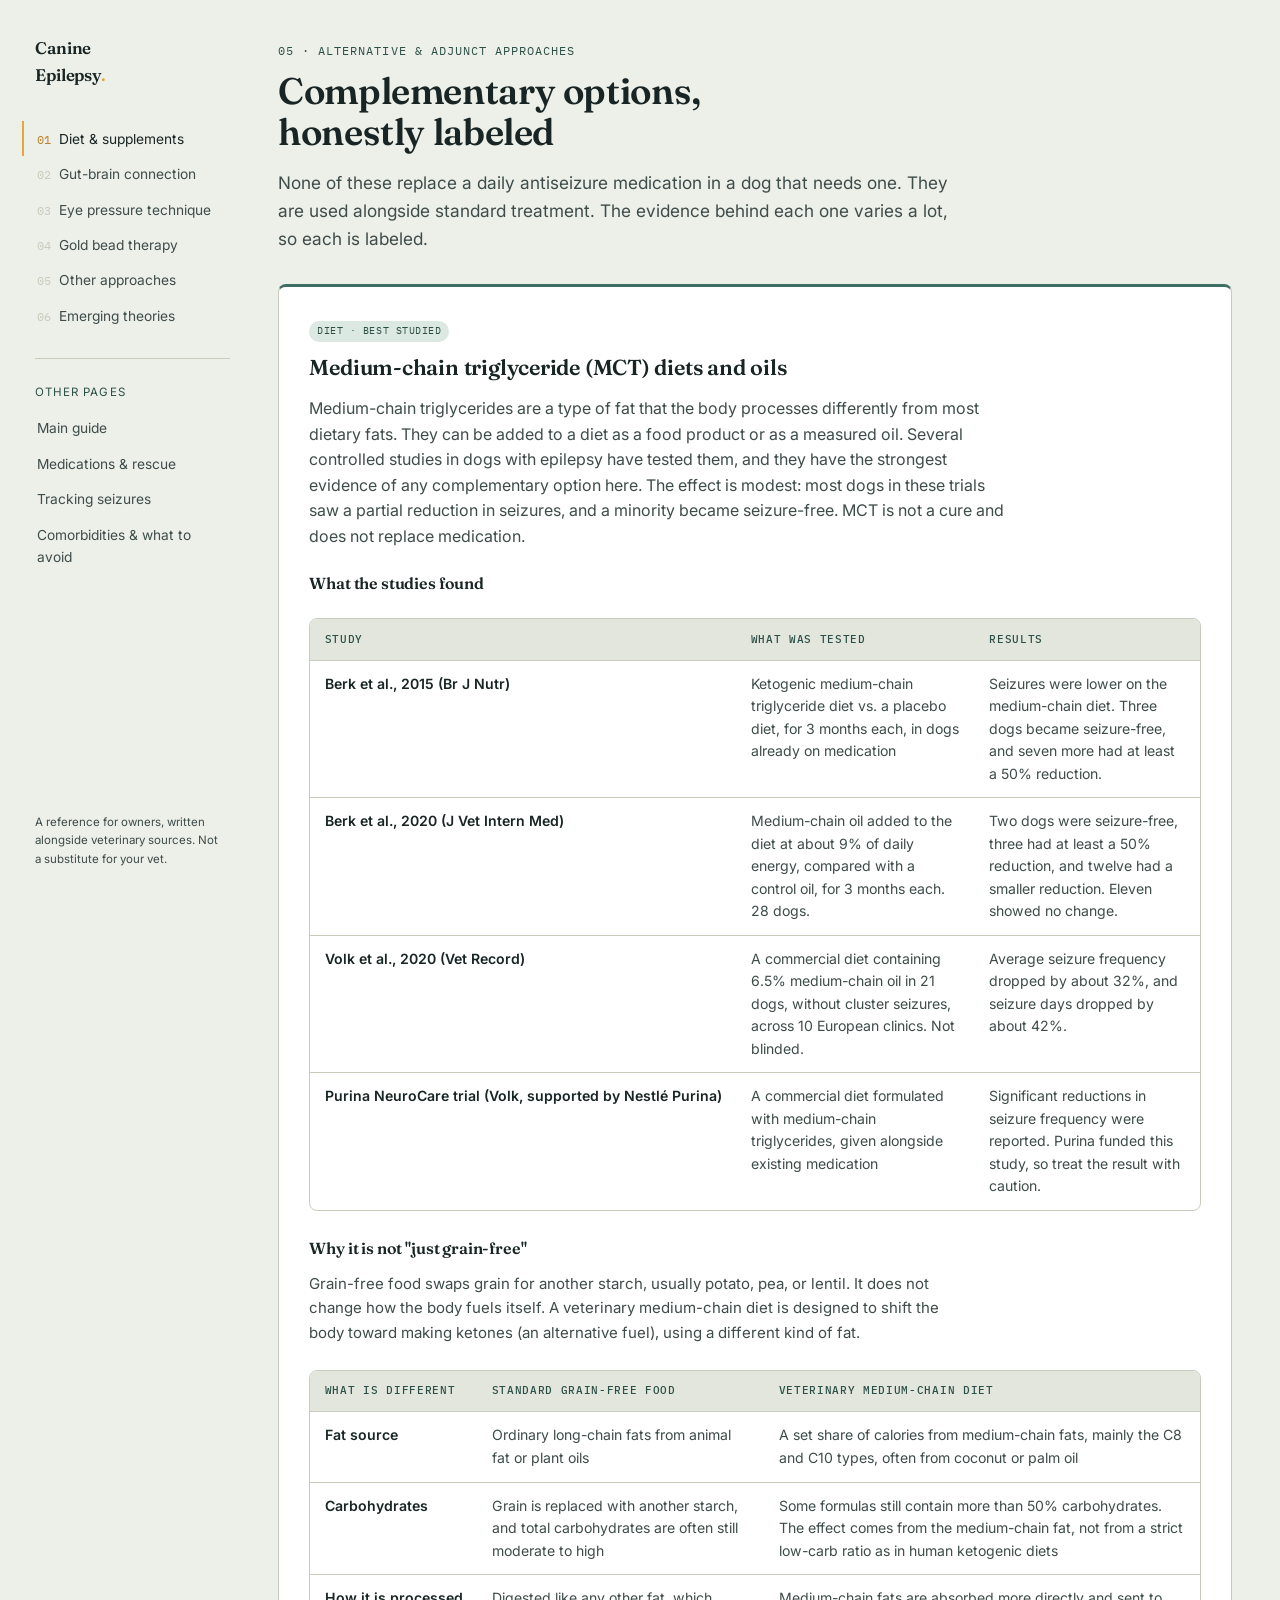
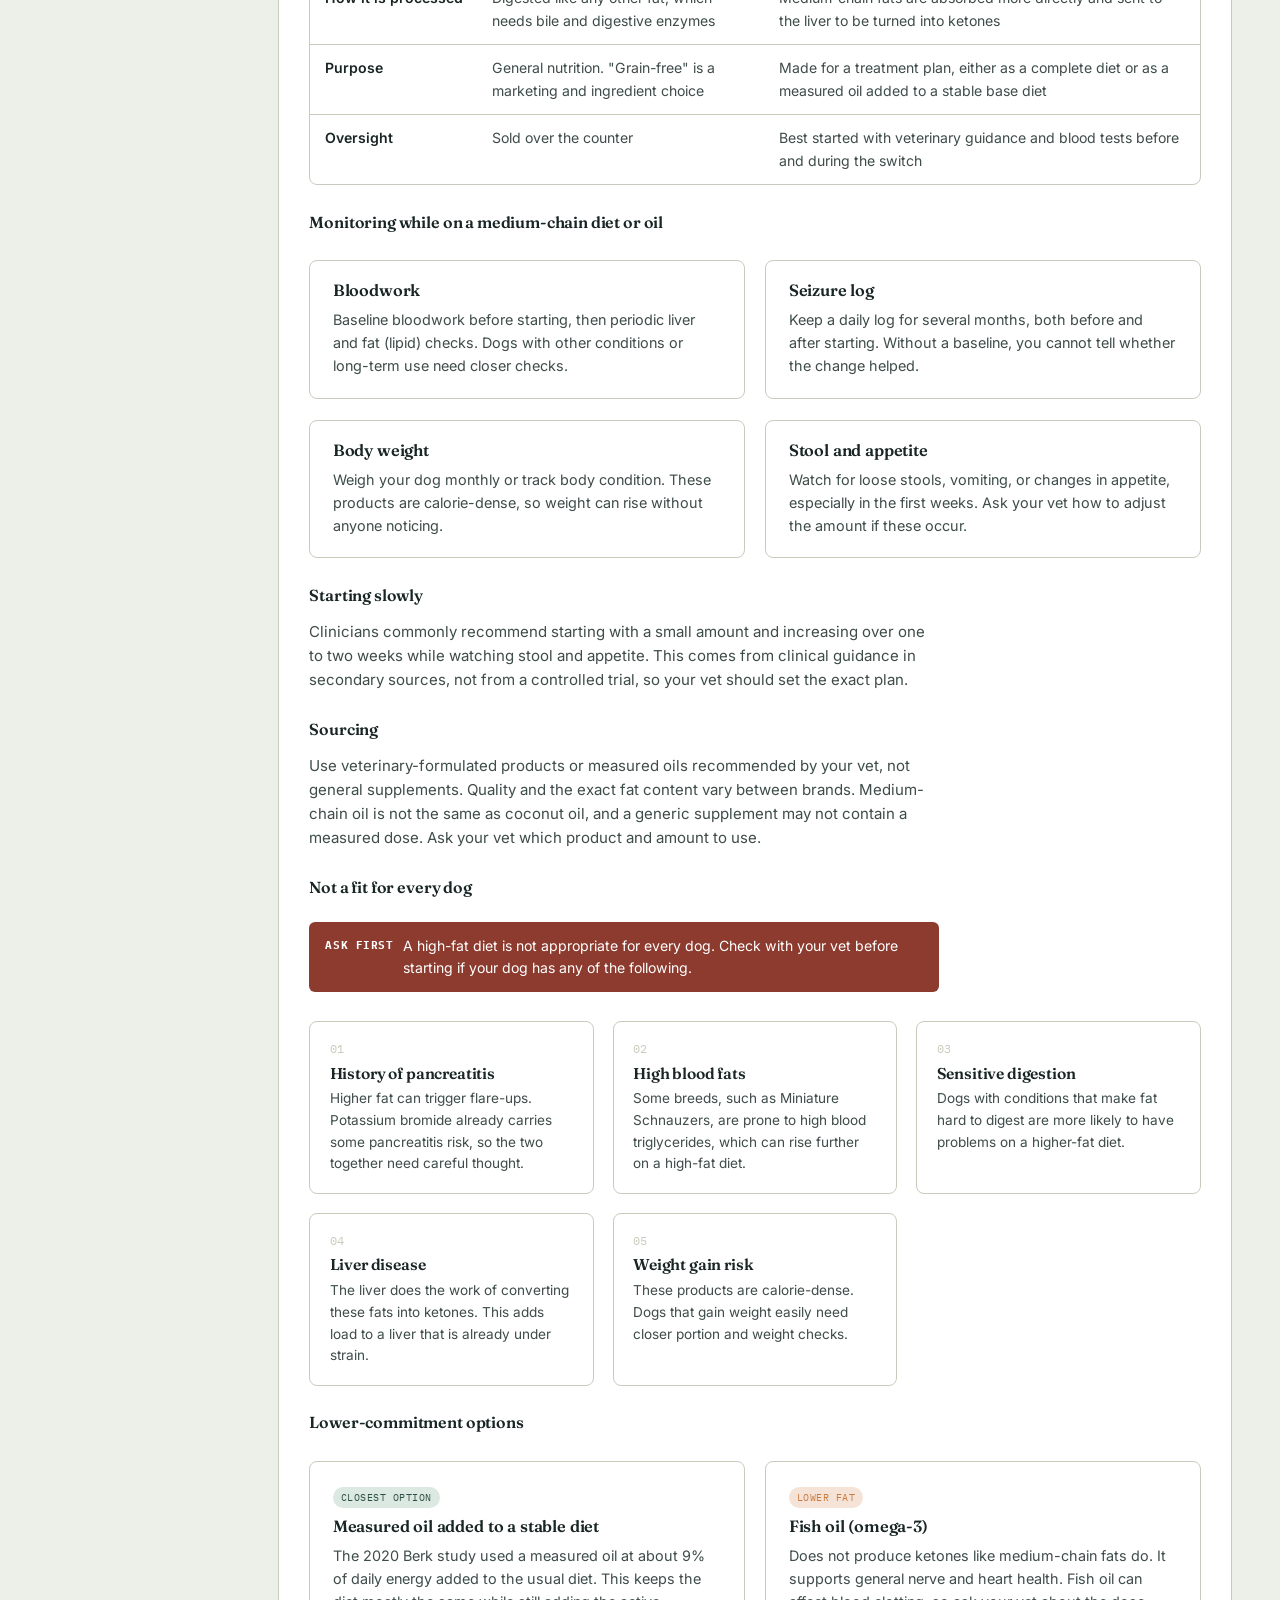
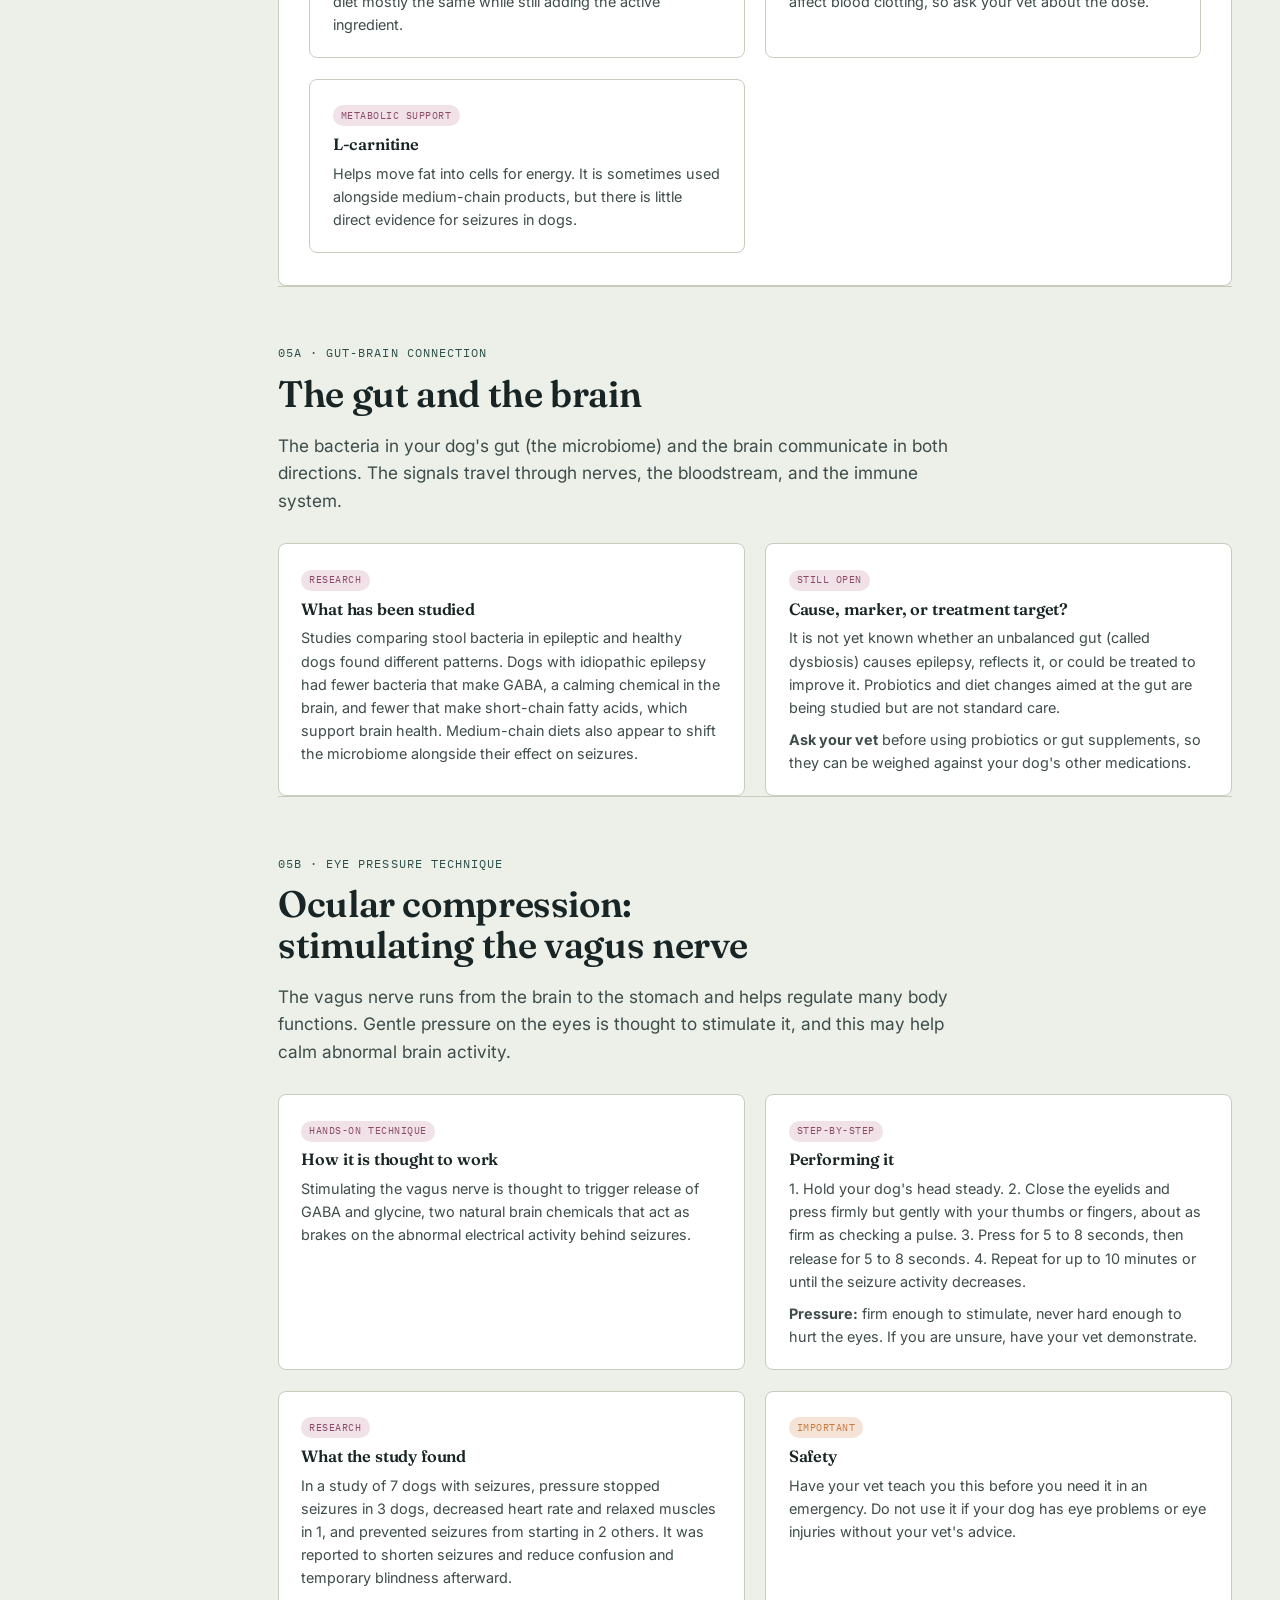
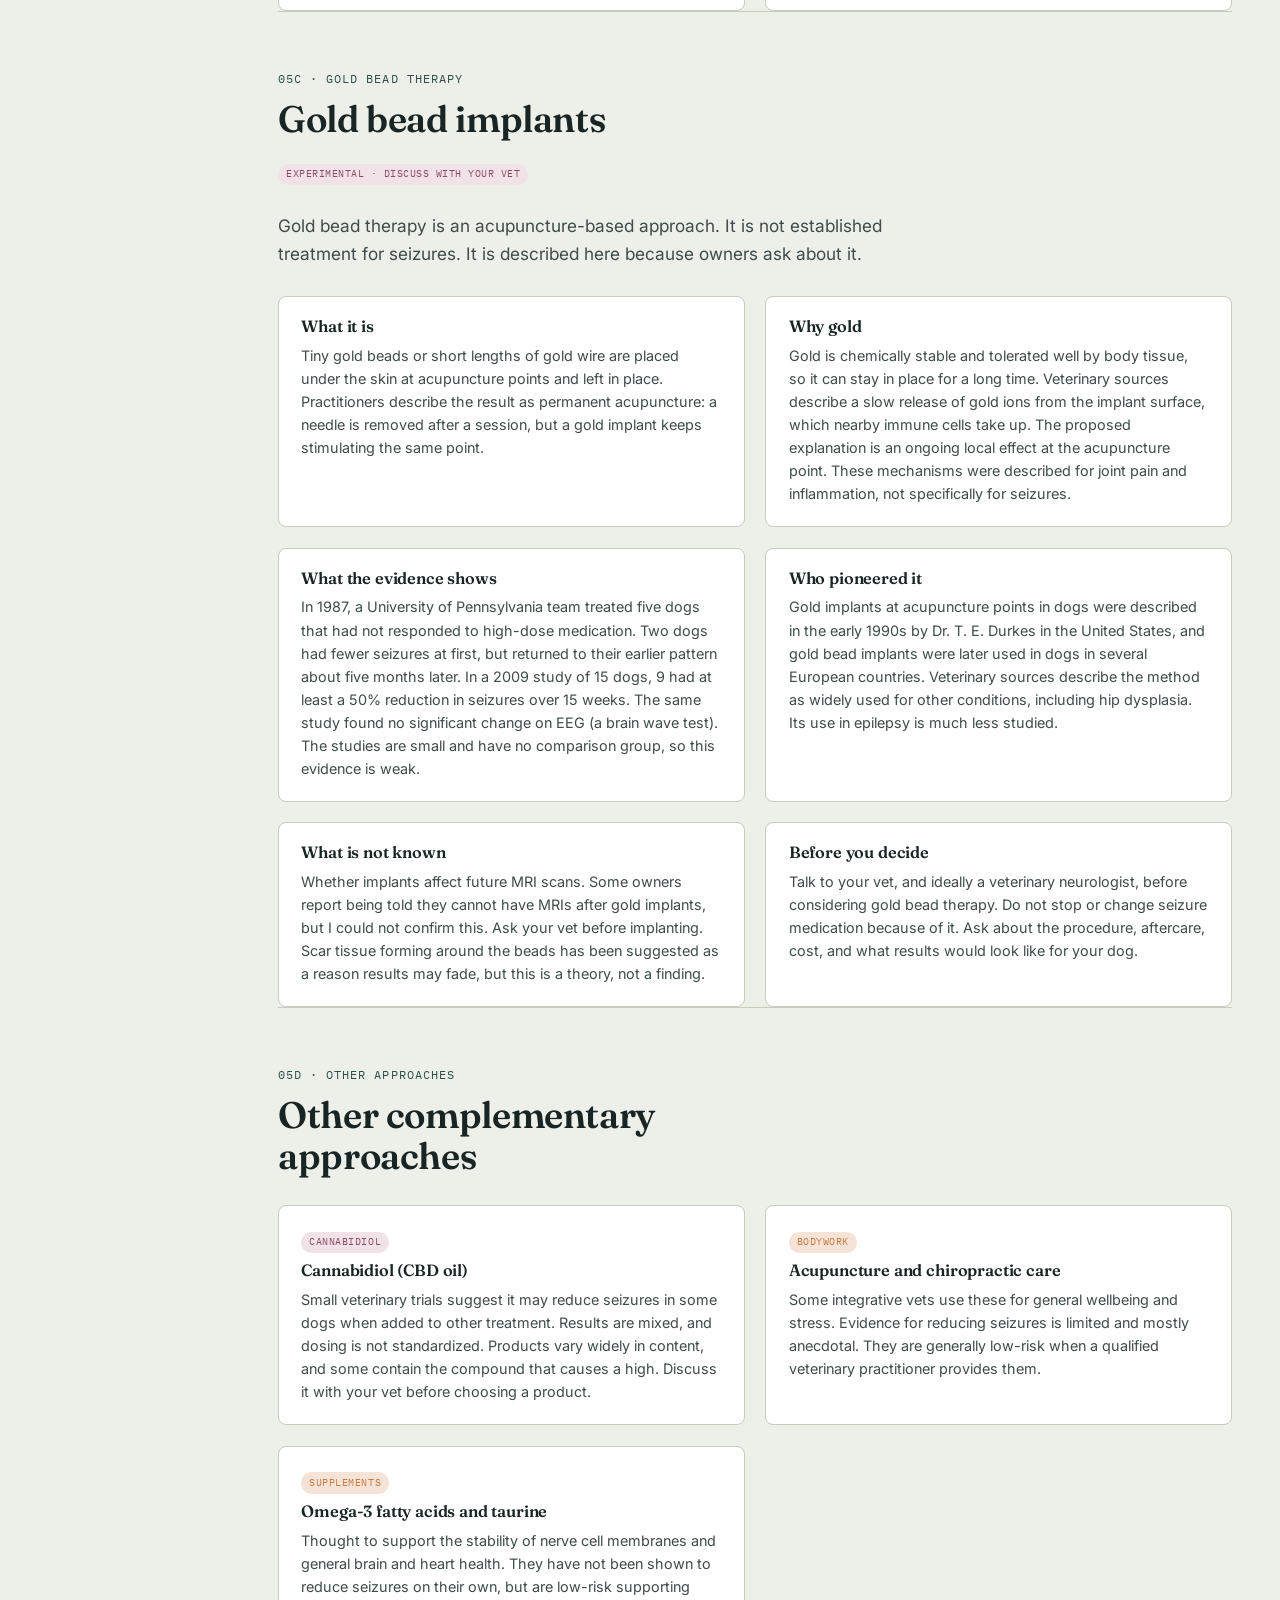
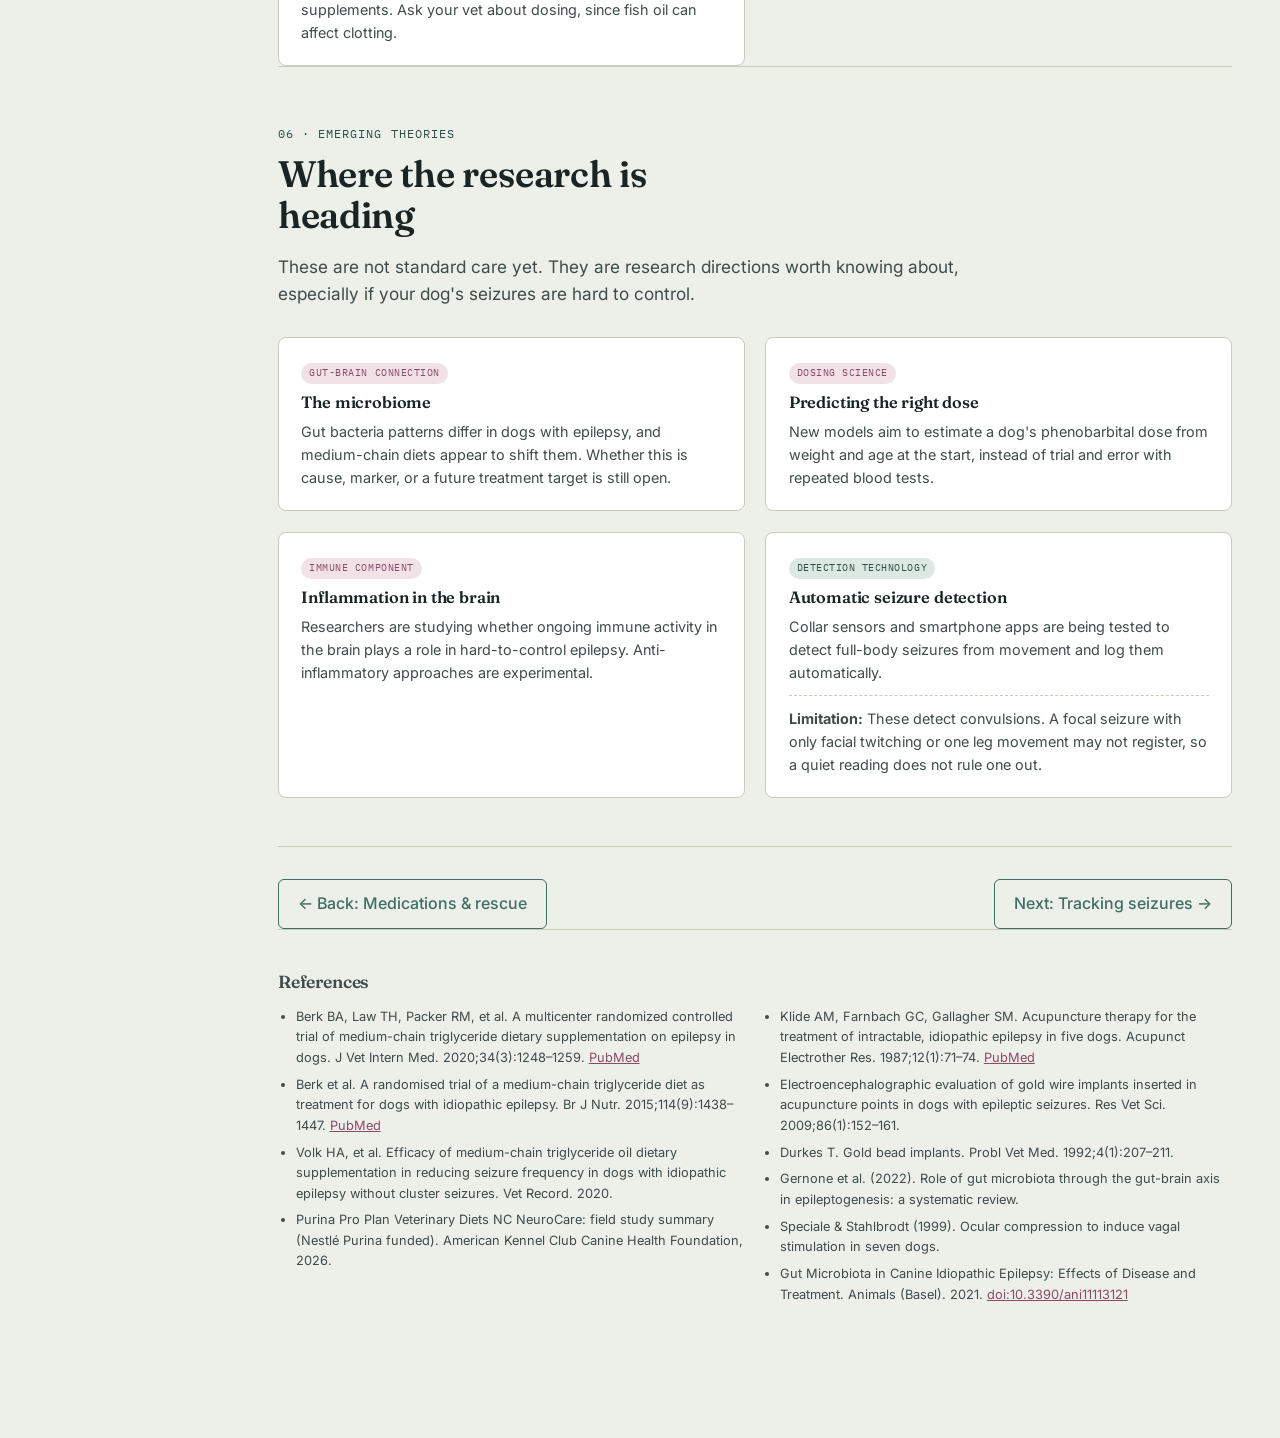
==== epilepsy-site/canine-epilepsy-advanced-topics.html @ f7b6a108 "Add files via upload" ====
<!DOCTYPE html>
<html lang="en">
<head>
<meta charset="UTF-8">
<meta name="viewport" content="width=device-width, initial-scale=1.0">
<title>Canine Epilepsy: Alternative &amp; Emerging</title>
<link rel="preconnect" href="https://fonts.googleapis.com">
<link rel="preconnect" href="https://fonts.gstatic.com" crossorigin>
<link href="https://fonts.googleapis.com/css2?family=Fraunces:opsz,wght@9..144,300;9..144,400;9..144,500;9..144,600;9..144,700&family=Inter:wght@400;500;600;700&family=IBM+Plex+Mono:wght@400;500;600&display=swap" rel="stylesheet">
<link rel="stylesheet" href="canine-epilepsy.css">
</head>
<body>
<div class="shell">
  <nav class="rail">
    <div class="rail-mark">Canine<br>Epilepsy<span style="color:var(--spike)">.</span></div>
    <ol id="railList">
      <li><a href="#alt">Diet &amp; supplements</a></li>
      <li><a href="#gut">Gut-brain connection</a></li>
      <li><a href="#eyes">Eye pressure technique</a></li>
      <li><a href="#gold">Gold bead therapy</a></li>
      <li><a href="#other">Other approaches</a></li>
      <li><a href="#theories">Emerging theories</a></li>
    </ol>
    <div class="rail-section">
      <span class="rail-section-title">Other pages</span>
      <ol style="list-style:none;margin:0;padding:0;">
        <li><a href="canine-epilepsy-guide.html">Main guide</a></li>
        <li><a href="canine-epilepsy-medications.html">Medications &amp; rescue</a></li>
        <li><a href="canine-epilepsy-tracking.html">Tracking seizures</a></li>
        <li><a href="canine-epilepsy-avoid.html">Comorbidities &amp; what to avoid</a></li>
      </ol>
    </div>
    <div class="rail-foot">A reference for owners, written alongside veterinary sources. Not a substitute for your vet.</div>
  </nav>

  <main>
    <section id="alt" style="padding-top:2.6rem;">
      <span class="eyebrow">05 · Alternative &amp; adjunct approaches</span>
      <h2 class="title">Complementary options, honestly labeled</h2>
      <p class="lede">None of these replace a daily antiseizure medication in a dog that needs one. They are used alongside standard treatment. The evidence behind each one varies a lot, so each is labeled.</p>

      <div class="diet-spotlight">
        <span class="tag evidence-strong">Diet · best studied</span>
        <h3 style="font-size:1.35rem;margin-top:0.3rem;">Medium-chain triglyceride (MCT) diets and oils</h3>
        <p style="color:var(--ink-soft);">Medium-chain triglycerides are a type of fat that the body processes differently from most dietary fats. They can be added to a diet as a food product or as a measured oil. Several controlled studies in dogs with epilepsy have tested them, and they have the strongest evidence of any complementary option here. The effect is modest: most dogs in these trials saw a partial reduction in seizures, and a minority became seizure-free. MCT is not a cure and does not replace medication.</p>

        <h4 style="font-size:1rem;margin-top:1.6rem;">What the studies found</h4>
        <div class="table-wrap">
          <table>
            <thead><tr><th>Study</th><th>What was tested</th><th>Results</th></tr></thead>
            <tbody>
              <tr>
                <td>Berk et al., 2015 (Br J Nutr)</td>
                <td>Ketogenic medium-chain triglyceride diet vs. a placebo diet, for 3 months each, in dogs already on medication</td>
                <td>Seizures were lower on the medium-chain diet. Three dogs became seizure-free, and seven more had at least a 50% reduction.</td>
              </tr>
              <tr>
                <td>Berk et al., 2020 (J Vet Intern Med)</td>
                <td>Medium-chain oil added to the diet at about 9% of daily energy, compared with a control oil, for 3 months each. 28 dogs.</td>
                <td>Two dogs were seizure-free, three had at least a 50% reduction, and twelve had a smaller reduction. Eleven showed no change.</td>
              </tr>
              <tr>
                <td>Volk et al., 2020 (Vet Record)</td>
                <td>A commercial diet containing 6.5% medium-chain oil in 21 dogs, without cluster seizures, across 10 European clinics. Not blinded.</td>
                <td>Average seizure frequency dropped by about 32%, and seizure days dropped by about 42%.</td>
              </tr>
              <tr>
                <td>Purina NeuroCare trial (Volk, supported by Nestlé Purina)</td>
                <td>A commercial diet formulated with medium-chain triglycerides, given alongside existing medication</td>
                <td>Significant reductions in seizure frequency were reported. Purina funded this study, so treat the result with caution.</td>
              </tr>
            </tbody>
          </table>
        </div>

        <h4 style="font-size:1rem;margin-top:1.8rem;">Why it is not "just grain-free"</h4>
        <p style="color:var(--ink-soft);font-size:0.94rem;">Grain-free food swaps grain for another starch, usually potato, pea, or lentil. It does not change how the body fuels itself. A veterinary medium-chain diet is designed to shift the body toward making ketones (an alternative fuel), using a different kind of fat.</p>
        <div class="table-wrap">
          <table>
            <thead><tr><th>What is different</th><th>Standard grain-free food</th><th>Veterinary medium-chain diet</th></tr></thead>
            <tbody>
              <tr><td>Fat source</td><td>Ordinary long-chain fats from animal fat or plant oils</td><td>A set share of calories from medium-chain fats, mainly the C8 and C10 types, often from coconut or palm oil</td></tr>
              <tr><td>Carbohydrates</td><td>Grain is replaced with another starch, and total carbohydrates are often still moderate to high</td><td>Some formulas still contain more than 50% carbohydrates. The effect comes from the medium-chain fat, not from a strict low-carb ratio as in human ketogenic diets</td></tr>
              <tr><td>How it is processed</td><td>Digested like any other fat, which needs bile and digestive enzymes</td><td>Medium-chain fats are absorbed more directly and sent to the liver to be turned into ketones</td></tr>
              <tr><td>Purpose</td><td>General nutrition. "Grain-free" is a marketing and ingredient choice</td><td>Made for a treatment plan, either as a complete diet or as a measured oil added to a stable base diet</td></tr>
              <tr><td>Oversight</td><td>Sold over the counter</td><td>Best started with veterinary guidance and blood tests before and during the switch</td></tr>
            </tbody>
          </table>
        </div>

        <h4 style="font-size:1rem;margin-top:1.8rem;">Monitoring while on a medium-chain diet or oil</h4>
        <div class="card-grid">
          <div class="card"><h4>Bloodwork</h4><p>Baseline bloodwork before starting, then periodic liver and fat (lipid) checks. Dogs with other conditions or long-term use need closer checks.</p></div>
          <div class="card"><h4>Seizure log</h4><p>Keep a daily log for several months, both before and after starting. Without a baseline, you cannot tell whether the change helped.</p></div>
          <div class="card"><h4>Body weight</h4><p>Weigh your dog monthly or track body condition. These products are calorie-dense, so weight can rise without anyone noticing.</p></div>
          <div class="card"><h4>Stool and appetite</h4><p>Watch for loose stools, vomiting, or changes in appetite, especially in the first weeks. Ask your vet how to adjust the amount if these occur.</p></div>
        </div>

        <h4 style="font-size:1rem;margin-top:1.8rem;">Starting slowly</h4>
        <p style="color:var(--ink-soft);font-size:0.94rem;">Clinicians commonly recommend starting with a small amount and increasing over one to two weeks while watching stool and appetite. This comes from clinical guidance in secondary sources, not from a controlled trial, so your vet should set the exact plan.</p>

        <h4 style="font-size:1rem;margin-top:1.8rem;">Sourcing</h4>
        <p style="color:var(--ink-soft);font-size:0.94rem;">Use veterinary-formulated products or measured oils recommended by your vet, not general supplements. Quality and the exact fat content vary between brands. Medium-chain oil is not the same as coconut oil, and a generic supplement may not contain a measured dose. Ask your vet which product and amount to use.</p>

        <h4 style="font-size:1rem;margin-top:1.8rem;">Not a fit for every dog</h4>
        <div class="risk-band" style="align-items:flex-start;"><b>Ask first</b> A high-fat diet is not appropriate for every dog. Check with your vet before starting if your dog has any of the following.</div>
        <div class="como-grid">
          <div class="como"><span class="num">01</span><h4>History of pancreatitis</h4><p>Higher fat can trigger flare-ups. Potassium bromide already carries some pancreatitis risk, so the two together need careful thought.</p></div>
          <div class="como"><span class="num">02</span><h4>High blood fats</h4><p>Some breeds, such as Miniature Schnauzers, are prone to high blood triglycerides, which can rise further on a high-fat diet.</p></div>
          <div class="como"><span class="num">03</span><h4>Sensitive digestion</h4><p>Dogs with conditions that make fat hard to digest are more likely to have problems on a higher-fat diet.</p></div>
          <div class="como"><span class="num">04</span><h4>Liver disease</h4><p>The liver does the work of converting these fats into ketones. This adds load to a liver that is already under strain.</p></div>
          <div class="como"><span class="num">05</span><h4>Weight gain risk</h4><p>These products are calorie-dense. Dogs that gain weight easily need closer portion and weight checks.</p></div>
        </div>

        <h4 style="font-size:1rem;margin-top:1.8rem;">Lower-commitment options</h4>
        <div class="card-grid">
          <div class="card"><span class="tag evidence-strong">Closest option</span><h4>Measured oil added to a stable diet</h4><p>The 2020 Berk study used a measured oil at about 9% of daily energy added to the usual diet. This keeps the diet mostly the same while still adding the active ingredient.</p></div>
          <div class="card"><span class="tag evidence-mixed">Lower fat</span><h4>Fish oil (omega-3)</h4><p>Does not produce ketones like medium-chain fats do. It supports general nerve and heart health. Fish oil can affect blood clotting, so ask your vet about the dose.</p></div>
          <div class="card"><span class="tag evidence-emerging">Metabolic support</span><h4>L-carnitine</h4><p>Helps move fat into cells for energy. It is sometimes used alongside medium-chain products, but there is little direct evidence for seizures in dogs.</p></div>
        </div>
      </div>
    </section>

    <section id="gut">
      <span class="eyebrow">05a · Gut-brain connection</span>
      <h2 class="title">The gut and the brain</h2>
      <p class="lede">The bacteria in your dog's gut (the microbiome) and the brain communicate in both directions. The signals travel through nerves, the bloodstream, and the immune system.</p>
      <div class="card-grid">
        <div class="card">
          <span class="tag evidence-emerging">Research</span>
          <h4>What has been studied</h4>
          <p>Studies comparing stool bacteria in epileptic and healthy dogs found different patterns. Dogs with idiopathic epilepsy had fewer bacteria that make GABA, a calming chemical in the brain, and fewer that make short-chain fatty acids, which support brain health. Medium-chain diets also appear to shift the microbiome alongside their effect on seizures.</p>
        </div>
        <div class="card">
          <span class="tag evidence-emerging">Still open</span>
          <h4>Cause, marker, or treatment target?</h4>
          <p>It is not yet known whether an unbalanced gut (called dysbiosis) causes epilepsy, reflects it, or could be treated to improve it. Probiotics and diet changes aimed at the gut are being studied but are not standard care.</p>
          <p style="margin-top:0.6rem;"><strong>Ask your vet</strong> before using probiotics or gut supplements, so they can be weighed against your dog's other medications.</p>
        </div>
      </div>
    </section>

    <section id="eyes">
      <span class="eyebrow">05b · Eye pressure technique</span>
      <h2 class="title">Ocular compression: stimulating the vagus nerve</h2>
      <p class="lede">The vagus nerve runs from the brain to the stomach and helps regulate many body functions. Gentle pressure on the eyes is thought to stimulate it, and this may help calm abnormal brain activity.</p>
      <div class="card-grid">
        <div class="card">
          <span class="tag evidence-emerging">Hands-on technique</span>
          <h4>How it is thought to work</h4>
          <p>Stimulating the vagus nerve is thought to trigger release of GABA and glycine, two natural brain chemicals that act as brakes on the abnormal electrical activity behind seizures.</p>
        </div>
        <div class="card">
          <span class="tag evidence-emerging">Step-by-step</span>
          <h4>Performing it</h4>
          <p>1. Hold your dog's head steady. 2. Close the eyelids and press firmly but gently with your thumbs or fingers, about as firm as checking a pulse. 3. Press for 5 to 8 seconds, then release for 5 to 8 seconds. 4. Repeat for up to 10 minutes or until the seizure activity decreases.</p>
          <p style="margin-top:0.6rem;"><strong>Pressure:</strong> firm enough to stimulate, never hard enough to hurt the eyes. If you are unsure, have your vet demonstrate.</p>
        </div>
        <div class="card">
          <span class="tag evidence-emerging">Research</span>
          <h4>What the study found</h4>
          <p>In a study of 7 dogs with seizures, pressure stopped seizures in 3 dogs, decreased heart rate and relaxed muscles in 1, and prevented seizures from starting in 2 others. It was reported to shorten seizures and reduce confusion and temporary blindness afterward.</p>
        </div>
        <div class="card">
          <span class="tag evidence-mixed">Important</span>
          <h4>Safety</h4>
          <p>Have your vet teach you this before you need it in an emergency. Do not use it if your dog has eye problems or eye injuries without your vet's advice.</p>
        </div>
      </div>
    </section>

    <section id="gold">
      <span class="eyebrow">05c · Gold bead therapy</span>
      <h2 class="title">Gold bead implants</h2>
      <span class="tag evidence-emerging" style="margin-top:0.6rem;">Experimental · discuss with your vet</span>
      <p class="lede">Gold bead therapy is an acupuncture-based approach. It is not established treatment for seizures. It is described here because owners ask about it.</p>

      <div class="card-grid">
        <div class="card">
          <h4>What it is</h4>
          <p>Tiny gold beads or short lengths of gold wire are placed under the skin at acupuncture points and left in place. Practitioners describe the result as permanent acupuncture: a needle is removed after a session, but a gold implant keeps stimulating the same point.</p>
        </div>
        <div class="card">
          <h4>Why gold</h4>
          <p>Gold is chemically stable and tolerated well by body tissue, so it can stay in place for a long time. Veterinary sources describe a slow release of gold ions from the implant surface, which nearby immune cells take up. The proposed explanation is an ongoing local effect at the acupuncture point. These mechanisms were described for joint pain and inflammation, not specifically for seizures.</p>
        </div>
        <div class="card">
          <h4>What the evidence shows</h4>
          <p>In 1987, a University of Pennsylvania team treated five dogs that had not responded to high-dose medication. Two dogs had fewer seizures at first, but returned to their earlier pattern about five months later. In a 2009 study of 15 dogs, 9 had at least a 50% reduction in seizures over 15 weeks. The same study found no significant change on EEG (a brain wave test). The studies are small and have no comparison group, so this evidence is weak.</p>
        </div>
        <div class="card">
          <h4>Who pioneered it</h4>
          <p>Gold implants at acupuncture points in dogs were described in the early 1990s by Dr. T. E. Durkes in the United States, and gold bead implants were later used in dogs in several European countries. Veterinary sources describe the method as widely used for other conditions, including hip dysplasia. Its use in epilepsy is much less studied.</p>
        </div>
        <div class="card">
          <h4>What is not known</h4>
          <p>Whether implants affect future MRI scans. Some owners report being told they cannot have MRIs after gold implants, but I could not confirm this. Ask your vet before implanting. Scar tissue forming around the beads has been suggested as a reason results may fade, but this is a theory, not a finding.</p>
        </div>
        <div class="card">
          <h4>Before you decide</h4>
          <p>Talk to your vet, and ideally a veterinary neurologist, before considering gold bead therapy. Do not stop or change seizure medication because of it. Ask about the procedure, aftercare, cost, and what results would look like for your dog.</p>
        </div>
      </div>
    </section>

    <section id="other">
      <span class="eyebrow">05d · Other approaches</span>
      <h2 class="title">Other complementary approaches</h2>
      <div class="card-grid">
        <div class="card">
          <span class="tag evidence-emerging">Cannabidiol</span>
          <h4>Cannabidiol (CBD oil)</h4>
          <p>Small veterinary trials suggest it may reduce seizures in some dogs when added to other treatment. Results are mixed, and dosing is not standardized. Products vary widely in content, and some contain the compound that causes a high. Discuss it with your vet before choosing a product.</p>
        </div>
        <div class="card">
          <span class="tag evidence-mixed">Bodywork</span>
          <h4>Acupuncture and chiropractic care</h4>
          <p>Some integrative vets use these for general wellbeing and stress. Evidence for reducing seizures is limited and mostly anecdotal. They are generally low-risk when a qualified veterinary practitioner provides them.</p>
        </div>
        <div class="card">
          <span class="tag evidence-mixed">Supplements</span>
          <h4>Omega-3 fatty acids and taurine</h4>
          <p>Thought to support the stability of nerve cell membranes and general brain and heart health. They have not been shown to reduce seizures on their own, but are low-risk supporting supplements. Ask your vet about dosing, since fish oil can affect clotting.</p>
        </div>
      </div>
    </section>

    <section id="theories">
      <span class="eyebrow">06 · Emerging theories</span>
      <h2 class="title">Where the research is heading</h2>
      <p class="lede">These are not standard care yet. They are research directions worth knowing about, especially if your dog's seizures are hard to control.</p>
      <div class="card-grid">
        <div class="card">
          <span class="tag evidence-emerging">Gut-brain connection</span>
          <h4>The microbiome</h4>
          <p>Gut bacteria patterns differ in dogs with epilepsy, and medium-chain diets appear to shift them. Whether this is cause, marker, or a future treatment target is still open.</p>
        </div>
        <div class="card">
          <span class="tag evidence-emerging">Dosing science</span>
          <h4>Predicting the right dose</h4>
          <p>New models aim to estimate a dog's phenobarbital dose from weight and age at the start, instead of trial and error with repeated blood tests.</p>
        </div>
        <div class="card">
          <span class="tag evidence-emerging">Immune component</span>
          <h4>Inflammation in the brain</h4>
          <p>Researchers are studying whether ongoing immune activity in the brain plays a role in hard-to-control epilepsy. Anti-inflammatory approaches are experimental.</p>
        </div>
        <div class="card">
          <span class="tag evidence-strong">Detection technology</span>
          <h4>Automatic seizure detection</h4>
          <p>Collar sensors and smartphone apps are being tested to detect full-body seizures from movement and log them automatically.</p>
          <p style="margin-top:0.7rem;padding-top:0.7rem;border-top:1px dashed var(--line);"><strong>Limitation:</strong> These detect convulsions. A focal seizure with only facial twitching or one leg movement may not register, so a quiet reading does not rule one out.</p>
        </div>
      </div>
    </section>

    <div class="nav-buttons">
      <a href="canine-epilepsy-medications.html">← Back: Medications &amp; rescue</a>
      <a href="canine-epilepsy-tracking.html">Next: Tracking seizures →</a>
    </div>

    <footer>
      <h3>References</h3>
      <ul class="sources">
        <li>Berk BA, Law TH, Packer RM, et al. A multicenter randomized controlled trial of medium-chain triglyceride dietary supplementation on epilepsy in dogs. J Vet Intern Med. 2020;34(3):1248–1259. <a href="https://pubmed.ncbi.nlm.nih.gov/32293065/">PubMed</a></li>
        <li>Berk et al. A randomised trial of a medium-chain triglyceride diet as treatment for dogs with idiopathic epilepsy. Br J Nutr. 2015;114(9):1438–1447. <a href="https://pubmed.ncbi.nlm.nih.gov/26337751/">PubMed</a></li>
        <li>Volk HA, et al. Efficacy of medium-chain triglyceride oil dietary supplementation in reducing seizure frequency in dogs with idiopathic epilepsy without cluster seizures. Vet Record. 2020.</li>
        <li>Purina Pro Plan Veterinary Diets NC NeuroCare: field study summary (Nestlé Purina funded). American Kennel Club Canine Health Foundation, 2026.</li>
        <li>Klide AM, Farnbach GC, Gallagher SM. Acupuncture therapy for the treatment of intractable, idiopathic epilepsy in five dogs. Acupunct Electrother Res. 1987;12(1):71–74. <a href="https://pubmed.ncbi.nlm.nih.gov/2883839/">PubMed</a></li>
        <li>Electroencephalographic evaluation of gold wire implants inserted in acupuncture points in dogs with epileptic seizures. Res Vet Sci. 2009;86(1):152–161.</li>
        <li>Durkes T. Gold bead implants. Probl Vet Med. 1992;4(1):207–211.</li>
        <li>Gernone et al. (2022). Role of gut microbiota through the gut-brain axis in epileptogenesis: a systematic review.</li>
        <li>Speciale &amp; Stahlbrodt (1999). Ocular compression to induce vagal stimulation in seven dogs.</li>
        <li>Gut Microbiota in Canine Idiopathic Epilepsy: Effects of Disease and Treatment. Animals (Basel). 2021. <a href="https://doi.org/10.3390/ani11113121">doi:10.3390/ani11113121</a></li>
      </ul>
    </footer>
  </main>
</div>
<script>
  const links=[...document.querySelectorAll('#railList a')];
  const secs=links.map(a=>document.querySelector(a.getAttribute('href')));
  function onScroll(){let i=0;const y=window.scrollY+window.innerHeight*0.3;secs.forEach((s,k)=>{if(s&&s.offsetTop<=y)i=k;});links.forEach((a,k)=>a.classList.toggle('active',k===i));}
  document.addEventListener('scroll',onScroll,{passive:true});window.addEventListener('load',onScroll);
</script>
</body>
</html>
---- epilepsy-site/canine-epilepsy.css ----
:root{
  --paper:#EDEFE9; --paper-2:#E3E6DD; --ink:#182524; --ink-soft:#3E4C4A; --line:#C7CCBC;
  --spike:#E2A73E; --spike-deep:#B9822A; --focal:#8B4A66; --calm:#3F6E64; --calm-deep:#2C4F47;
  --warn-bg:#F4E3D6; --warn-line:#C97A3E; --danger:#8C3B2E;
}
*{box-sizing:border-box;}
html{scroll-behavior:smooth;}
body{margin:0;background:var(--paper);color:var(--ink);font-family:'Inter',sans-serif;font-size:16px;line-height:1.6;}
@media (prefers-reduced-motion: reduce){html{scroll-behavior:auto;} *{transition-duration:0.001ms !important;}}
h1,h2,h3,h4{font-family:'Fraunces',serif;font-weight:600;line-height:1.1;margin:0 0 0.4em 0;letter-spacing:-0.01em;}
a{color:var(--focal);}
p{max-width:70ch;}

.shell{display:grid;grid-template-columns:230px 1fr;max-width:1280px;margin:0 auto;}
@media (max-width:900px){.shell{grid-template-columns:1fr;}}

nav.rail{position:sticky;top:0;height:100vh;padding:2.2rem 0 2rem 2.2rem;display:flex;flex-direction:column;}
@media (max-width:900px){nav.rail{position:static;height:auto;padding:1.4rem 1.4rem 0 1.4rem;}}
.rail-mark{font-family:'Fraunces',serif;font-weight:600;font-size:1.05rem;margin-bottom:2rem;letter-spacing:-0.01em;}
.rail-mark .dot{color:var(--spike);}
.rail ol{list-style:none;margin:0;padding:0;counter-reset:sec;font-size:0.86rem;}
.rail li{counter-increment:sec;}
.rail a{display:flex;gap:0.6em;align-items:baseline;text-decoration:none;color:var(--ink-soft);padding:0.42rem 0 0.42rem 0.8rem;border-left:2px solid transparent;margin-left:-0.8rem;transition:color .15s,border-color .15s;}
.rail a::before{content:counter(sec,decimal-leading-zero);font-family:'IBM Plex Mono',monospace;font-size:0.72rem;color:var(--line);}
.rail a:hover,.rail a.active{color:var(--ink);border-left-color:var(--spike);}
.rail a.active::before{color:var(--spike-deep);}
.rail-section{margin-top:1.5rem;padding-top:1.5rem;border-top:1px solid var(--line);}
.rail-section-title{font-size:0.72rem;text-transform:uppercase;letter-spacing:0.09em;color:var(--calm-deep);margin-bottom:0.6rem;display:block;}
.rail-section a::before{content:none;}
.rail-section a{padding-left:0.8rem;}
.rail-foot{margin-top:auto;font-size:0.72rem;color:var(--ink-soft);padding-top:1.5rem;max-width:190px;}

main{padding:0 3rem 4rem 3rem;}
@media (max-width:900px){main{padding:0 1.4rem 3rem 1.4rem;}}
section{padding-top:3.6rem;scroll-margin-top:1.2rem;}
section + section{border-top:1px solid var(--line);}
.eyebrow{font-family:'IBM Plex Mono',monospace;text-transform:uppercase;letter-spacing:0.09em;font-size:0.72rem;color:var(--calm-deep);margin-bottom:0.7rem;display:block;}
h2.title{font-size:clamp(1.7rem,3vw,2.3rem);max-width:20ch;}
p.lede{font-size:1.08rem;color:var(--ink-soft);max-width:62ch;}
.hero{padding:2.4rem 0 1.6rem 0;border-top:none !important;}
.hero h1{font-size:clamp(2rem,4vw,2.8rem);max-width:16ch;}
.hero .sub{font-size:1rem;color:var(--ink-soft);max-width:62ch;margin-top:0.8rem;}
.hero-main{padding:3.2rem 0 2.2rem 0;}
.hero-main h1{font-size:clamp(2.3rem,5vw,3.6rem);max-width:11ch;}
.disclaimer{margin-top:2.2rem;border-left:3px solid var(--danger);background:var(--warn-bg);padding:0.9rem 1.1rem;font-size:0.88rem;color:#4a2a20;max-width:70ch;border-radius:0 4px 4px 0;}
.disclaimer strong{color:var(--danger);}

.card-grid{display:grid;grid-template-columns:repeat(2,1fr);gap:1.3rem;margin-top:1.8rem;}
@media (max-width:760px){.card-grid{grid-template-columns:1fr;}}
.card{background:#fff;border:1px solid var(--line);border-radius:8px;padding:1.3rem 1.4rem;}
.card h4{font-size:1.02rem;margin-bottom:0.5rem;}
.card p{font-size:0.9rem;color:var(--ink-soft);margin:0;}
.trace-box{background:var(--ink);border-radius:6px;padding:1.2rem 1.2rem 0.9rem 1.2rem;color:var(--paper);max-width:520px;margin-top:2rem;}
.trace-box svg{width:100%;height:auto;display:block;}
.trace-label{display:flex;justify-content:space-between;align-items:baseline;font-family:'IBM Plex Mono',monospace;font-size:0.68rem;color:#9FB0AB;margin-top:0.6rem;text-transform:uppercase;letter-spacing:0.06em;}
.trace-label b{color:var(--spike);font-weight:600;}
.card ul{margin:0.6rem 0 0 0;padding-left:1.1rem;font-size:0.9rem;color:var(--ink-soft);}
.card li{margin-bottom:0.3rem;}
.tag{display:inline-block;font-family:'IBM Plex Mono',monospace;font-size:0.64rem;text-transform:uppercase;letter-spacing:0.05em;padding:0.15rem 0.5rem;border-radius:20px;margin-bottom:0.6rem;}
.tag.evidence-strong{background:#DCE8E2;color:var(--calm-deep);}
.tag.evidence-emerging{background:#F1E2E8;color:var(--focal);}
.tag.evidence-mixed{background:var(--warn-bg);color:var(--warn-line);}
.tag.most{background:#DCE8E2;color:var(--calm-deep);}
.tag.easy-miss{background:#F1E2E8;color:var(--focal);}

.type-grid{display:grid;grid-template-columns:1fr 1fr;gap:1.6rem;margin-top:2rem;}
@media (max-width:760px){.type-grid{grid-template-columns:1fr;}}
.type-card{background:var(--paper-2);border-radius:8px;padding:1.5rem 1.5rem 1.6rem 1.5rem;border-top:3px solid var(--spike);}
.type-card.focal{border-top-color:var(--focal);}
.type-card h3{font-size:1.25rem;}
.type-card svg{width:100%;height:60px;margin:0.9rem 0 1rem 0;}
.type-card ul{margin:0.6rem 0 0 0;padding-left:1.1rem;font-size:0.94rem;color:var(--ink-soft);}
.type-card li{margin-bottom:0.35rem;}
.phase-strip{display:flex;gap:0.4rem;margin-top:1.1rem;flex-wrap:wrap;}
.phase{font-family:'IBM Plex Mono',monospace;font-size:0.68rem;background:var(--paper);padding:0.25rem 0.55rem;border-radius:20px;border:1px solid var(--line);color:var(--ink-soft);}

.table-wrap{overflow-x:auto;margin-top:1.6rem;border:1px solid var(--line);border-radius:8px;background:#fff;}
table{border-collapse:collapse;width:100%;font-size:0.88rem;min-width:600px;}
thead th{text-align:left;font-family:'IBM Plex Mono',monospace;font-weight:500;font-size:0.7rem;text-transform:uppercase;letter-spacing:0.06em;color:var(--calm-deep);background:var(--paper-2);padding:0.7rem 0.9rem;border-bottom:1px solid var(--line);}
tbody td{padding:0.75rem 0.9rem;border-bottom:1px solid var(--line);vertical-align:top;color:var(--ink-soft);}
tbody tr:last-child td{border-bottom:none;}
tbody td:first-child{color:var(--ink);font-weight:600;white-space:nowrap;}

.temp-scale{margin-top:2.2rem;}
.temp-bar{display:flex;width:100%;height:2.2rem;border-radius:6px;overflow:hidden;font-family:'IBM Plex Mono',monospace;font-size:0.68rem;color:#fff;}
.temp-bar span{display:flex;align-items:center;justify-content:center;white-space:nowrap;padding:0 0.4rem;}
.temp-seg-low{background:#7C9885;flex:1.2;}
.temp-seg-normal{background:var(--calm);flex:1.6;}
.temp-seg-elevated{background:var(--spike-deep);flex:1;}
.temp-seg-severe{background:var(--warn-line);flex:1.3;}
.temp-seg-critical{background:var(--danger);flex:1.4;}
.temp-labels{display:flex;margin-top:0.5rem;font-size:0.76rem;color:var(--ink-soft);}
.temp-labels div{flex:1;}
.temp-labels .l1{flex:1.2;} .temp-labels .l2{flex:1.6;} .temp-labels .l3{flex:1;} .temp-labels .l4{flex:1.3;} .temp-labels .l5{flex:1.4;}

.risk-band{display:flex;align-items:flex-start;gap:0.6rem;background:var(--danger);color:#fff;padding:0.8rem 1rem;border-radius:6px;font-size:0.88rem;margin-top:1.6rem;max-width:70ch;}
.risk-band b{font-family:'IBM Plex Mono',monospace;text-transform:uppercase;font-size:0.7rem;letter-spacing:0.05em;flex:none;padding-top:0.15rem;}
.risk-band a{color:#fff;}
.callout{margin-top:2rem;padding:1.5rem;background:var(--paper-2);border-radius:8px;border-left:3px solid var(--focal);max-width:72ch;}
.callout h4{margin-top:0;}
.callout p{font-size:0.92rem;margin:0.6rem 0 0 0;color:var(--ink-soft);}
.callout.spike{border-left-color:var(--spike);}
.callout.rescue{border-left-color:var(--danger);background:#F6E9E4;}

.image-placeholder{margin:2rem 0;border:2px dashed var(--line);border-radius:8px;padding:2.4rem 1.4rem;text-align:center;color:var(--ink-soft);background:rgba(255,255,255,0.5);font-size:0.9rem;}
.image-placeholder strong{display:block;font-family:'IBM Plex Mono',monospace;font-size:0.72rem;text-transform:uppercase;letter-spacing:0.08em;color:var(--calm-deep);margin-bottom:0.4rem;}

.track-cols{display:grid;grid-template-columns:1fr 1fr;gap:2rem;margin-top:1.8rem;}
@media (max-width:800px){.track-cols{grid-template-columns:1fr;}}
.log-sheet{background:var(--ink);color:var(--paper);border-radius:8px;padding:1.4rem 1.5rem;font-family:'IBM Plex Mono',monospace;font-size:0.82rem;}
.log-sheet .field{display:flex;justify-content:space-between;gap:1rem;padding:0.5rem 0;border-bottom:1px dashed #3c4a48;}
.log-sheet .field:last-child{border-bottom:none;}
.log-sheet .field span:first-child{color:#9FB0AB;}
.app-list{display:flex;flex-direction:column;gap:0.9rem;}
.app{display:flex;gap:0.9rem;align-items:flex-start;background:var(--paper-2);border-radius:8px;padding:0.9rem 1.1rem;}
.app-mark{width:2.1rem;height:2.1rem;border-radius:6px;flex:none;display:flex;align-items:center;justify-content:center;font-family:'Fraunces',serif;font-weight:600;font-size:0.95rem;color:#fff;background:var(--calm);}
.app h4{font-size:0.95rem;margin-bottom:0.15rem;}
.app p{font-size:0.84rem;color:var(--ink-soft);margin:0;}

.como-grid{display:grid;grid-template-columns:repeat(3,1fr);gap:1.2rem;margin-top:1.8rem;}
@media (max-width:900px){.como-grid{grid-template-columns:repeat(2,1fr);}}
@media (max-width:600px){.como-grid{grid-template-columns:1fr;}}
.como{border:1px solid var(--line);border-radius:8px;padding:1.1rem 1.2rem;background:#fff;}
.como .num{font-family:'IBM Plex Mono',monospace;font-size:0.72rem;color:var(--line);display:block;margin-bottom:0.4rem;}
.como h4{font-size:0.98rem;margin-bottom:0.4rem;}
.como p{font-size:0.85rem;color:var(--ink-soft);margin:0;}

.diet-spotlight{margin-top:2rem;background:#fff;border:1px solid var(--line);border-top:3px solid var(--calm);border-radius:8px;padding:1.8rem 1.9rem 2rem 1.9rem;}

.nav-buttons{display:flex;justify-content:space-between;gap:1rem;margin-top:3rem;padding-top:2rem;border-top:1px solid var(--line);flex-wrap:wrap;}
.nav-buttons a{display:inline-flex;align-items:center;gap:0.5rem;text-decoration:none;color:var(--calm);font-weight:500;padding:0.7rem 1.2rem;border:1px solid var(--calm);border-radius:6px;transition:background .15s,color .15s;}
.nav-buttons a:hover{background:var(--calm);color:#fff;}

footer{padding:2.6rem 0 3.5rem 0;font-size:0.82rem;color:var(--ink-soft);border-top:1px solid var(--line);}
footer h3{font-size:1.1rem;margin-bottom:0.8rem;}
footer .sources{margin-top:1rem;font-size:0.8rem;columns:2;column-gap:2rem;padding-left:1.1rem;}
@media (max-width:700px){footer .sources{columns:1;}}
footer .sources li{margin-bottom:0.4rem;break-inside:avoid;}
::selection{background:var(--spike);color:var(--ink);}
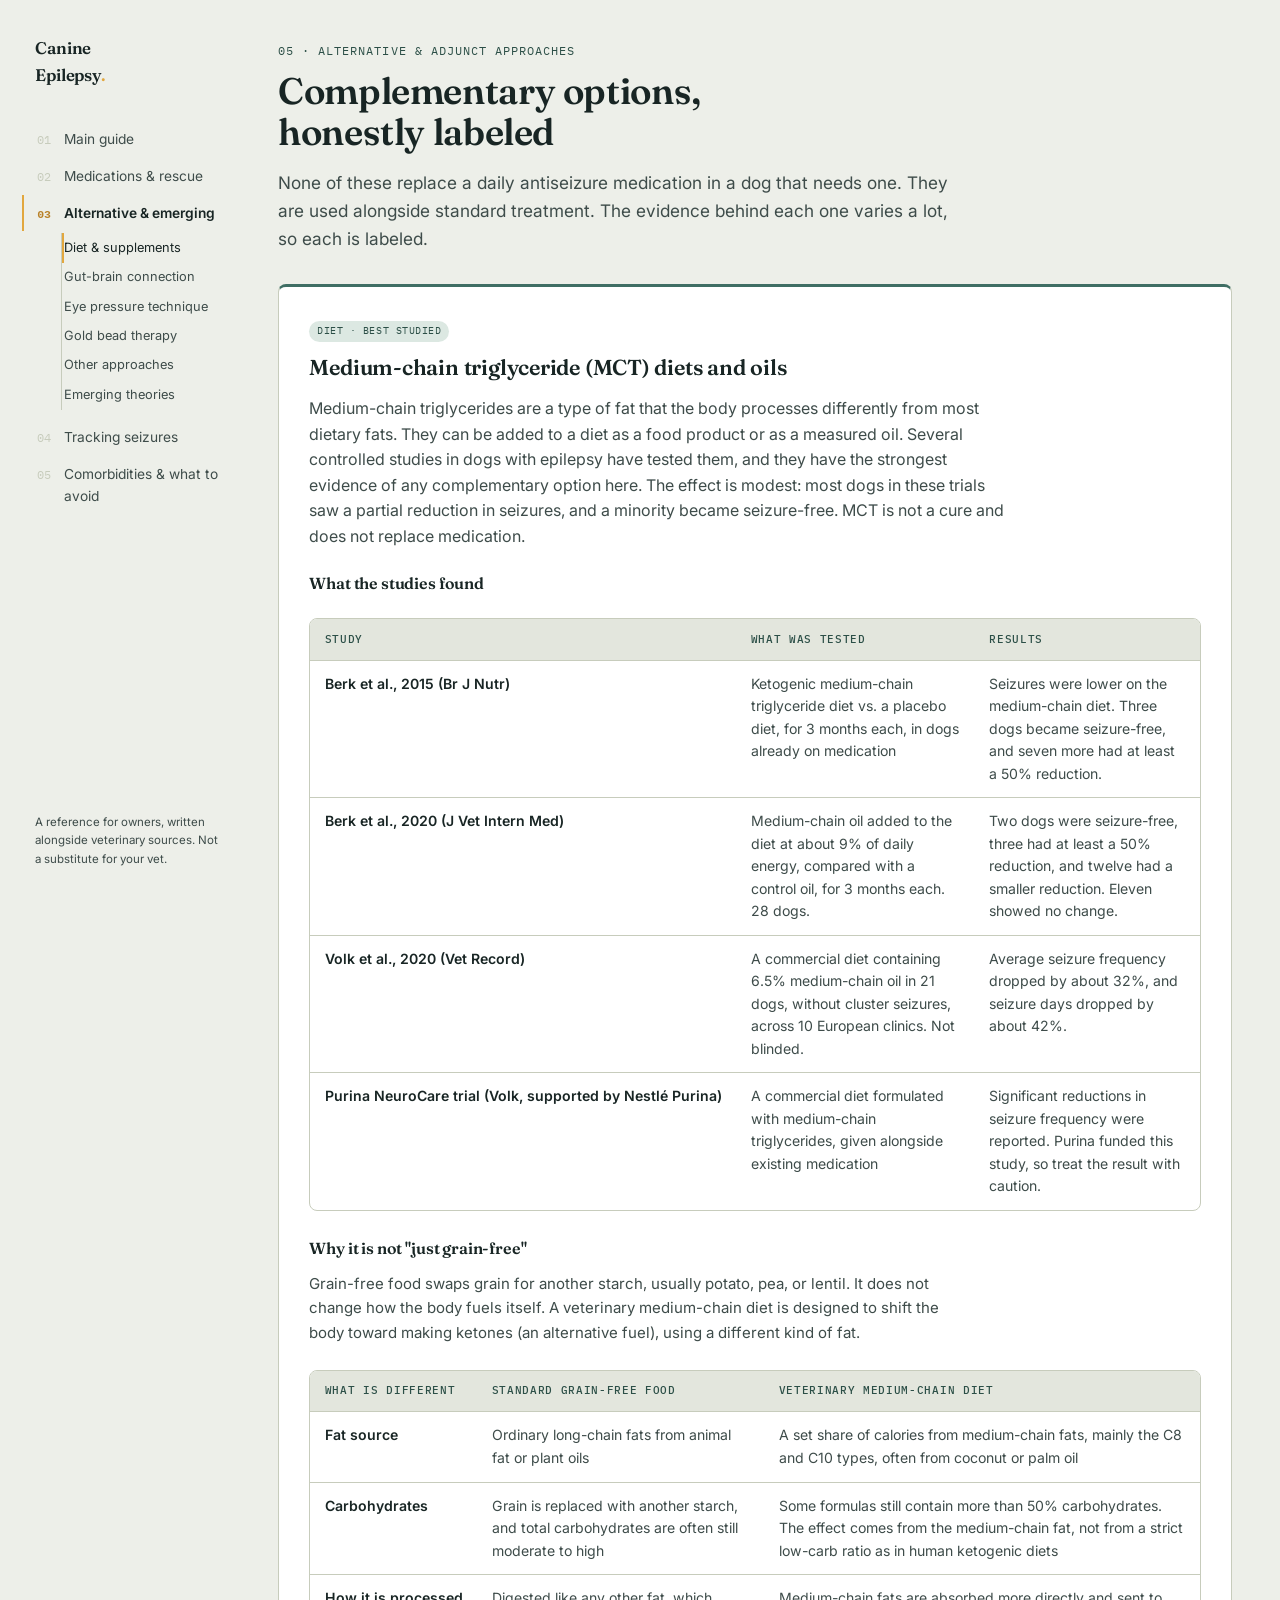
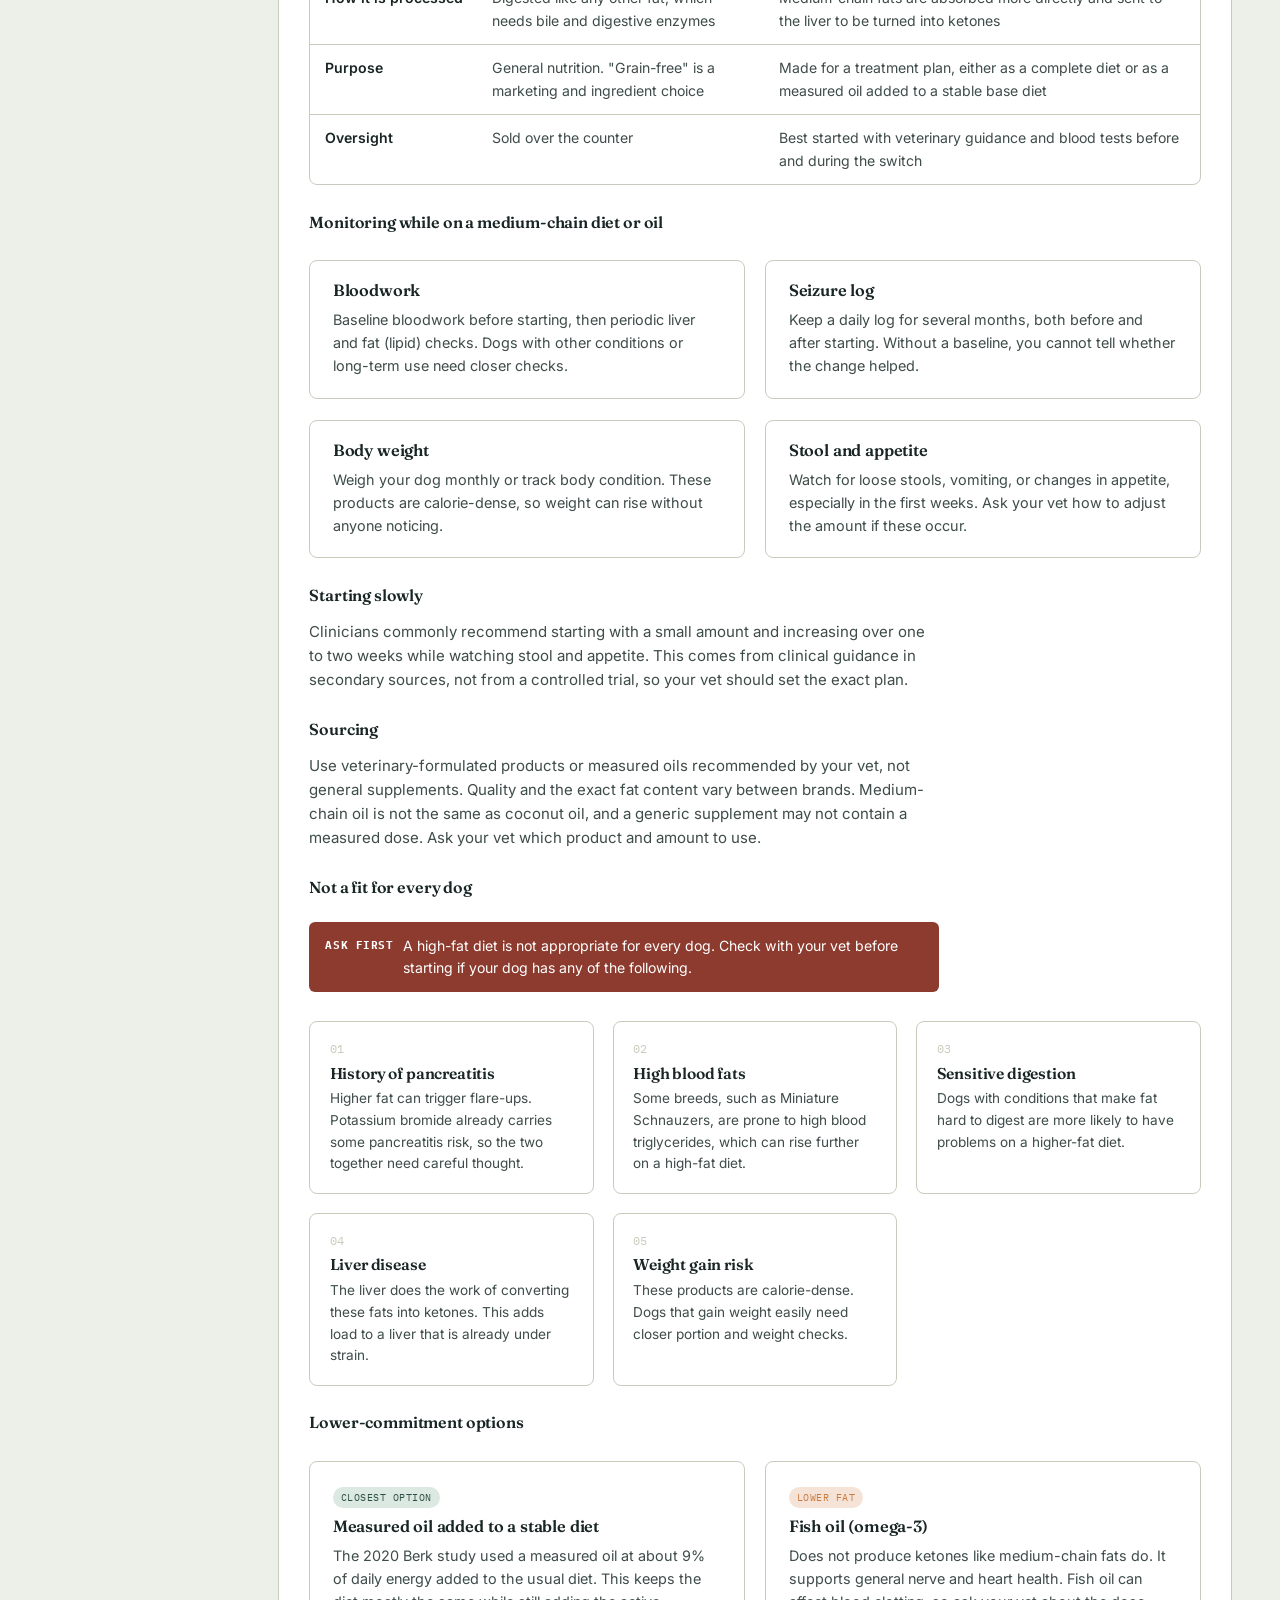
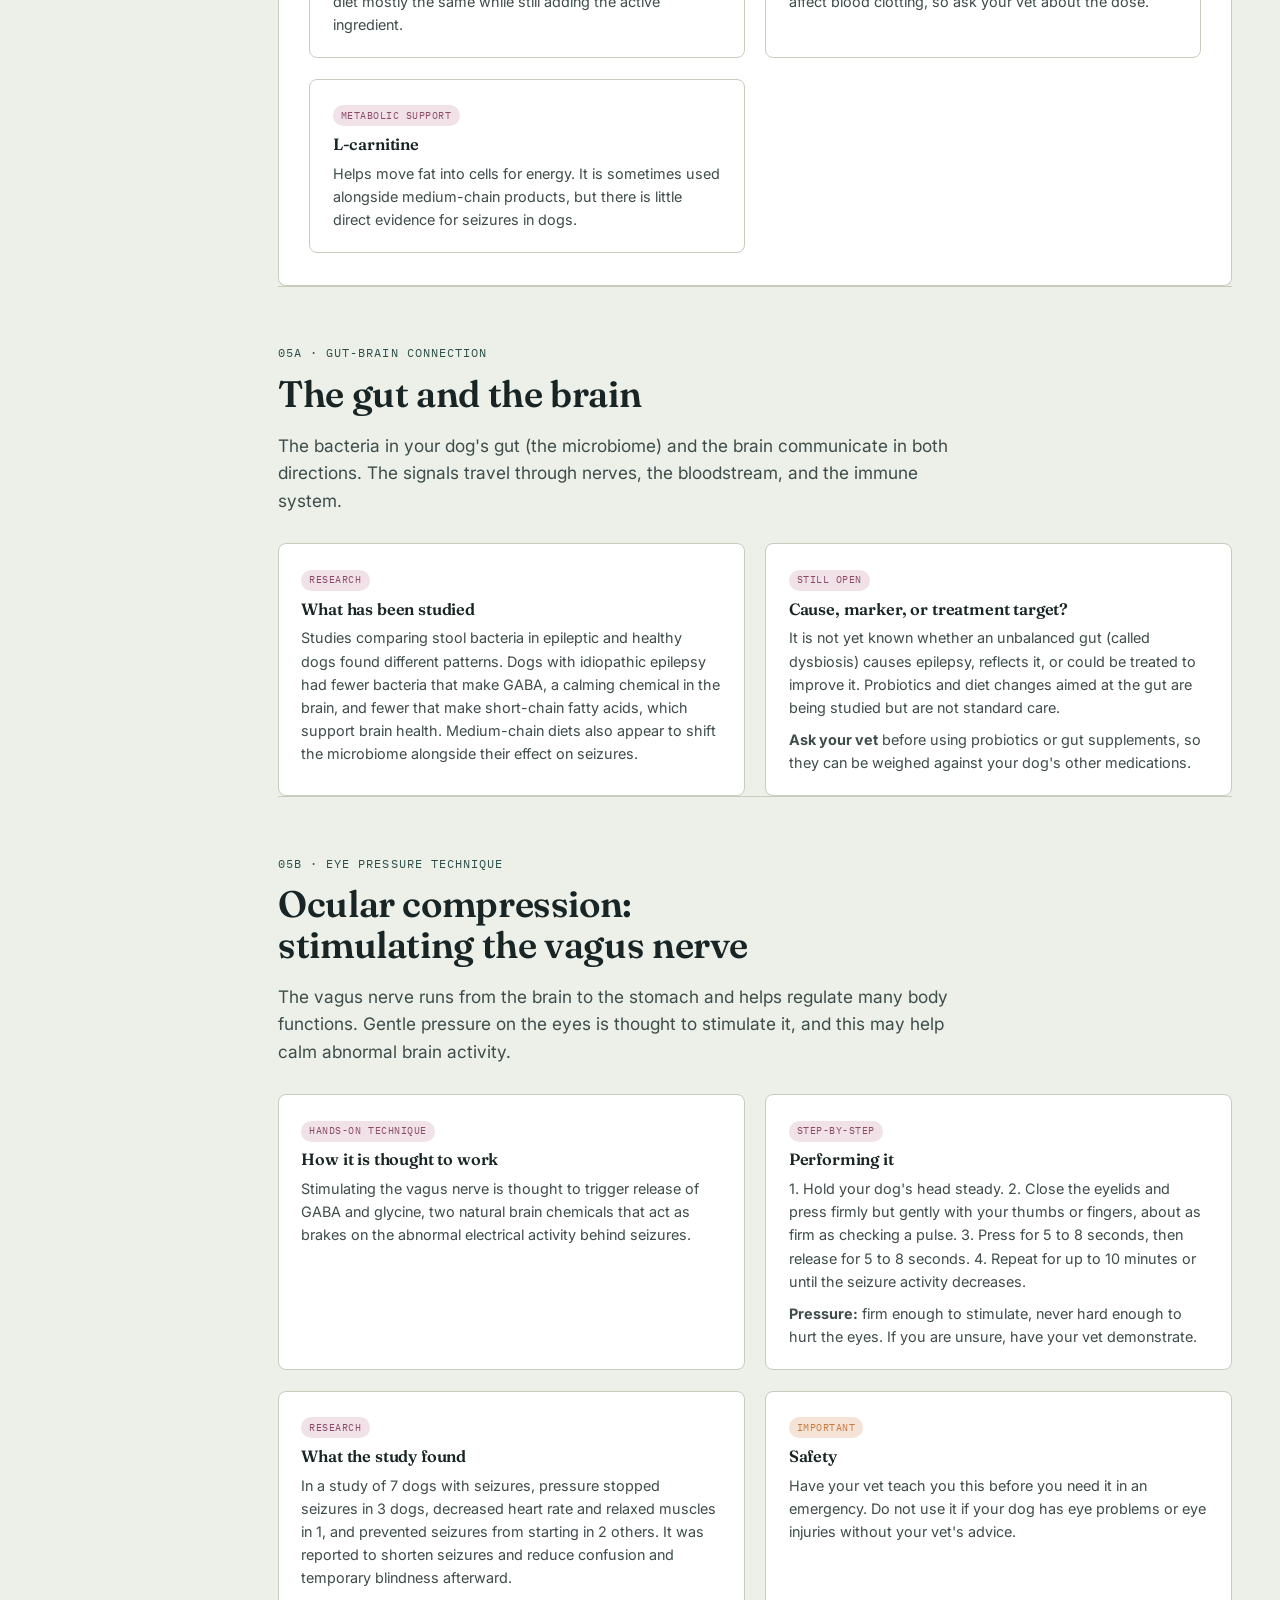
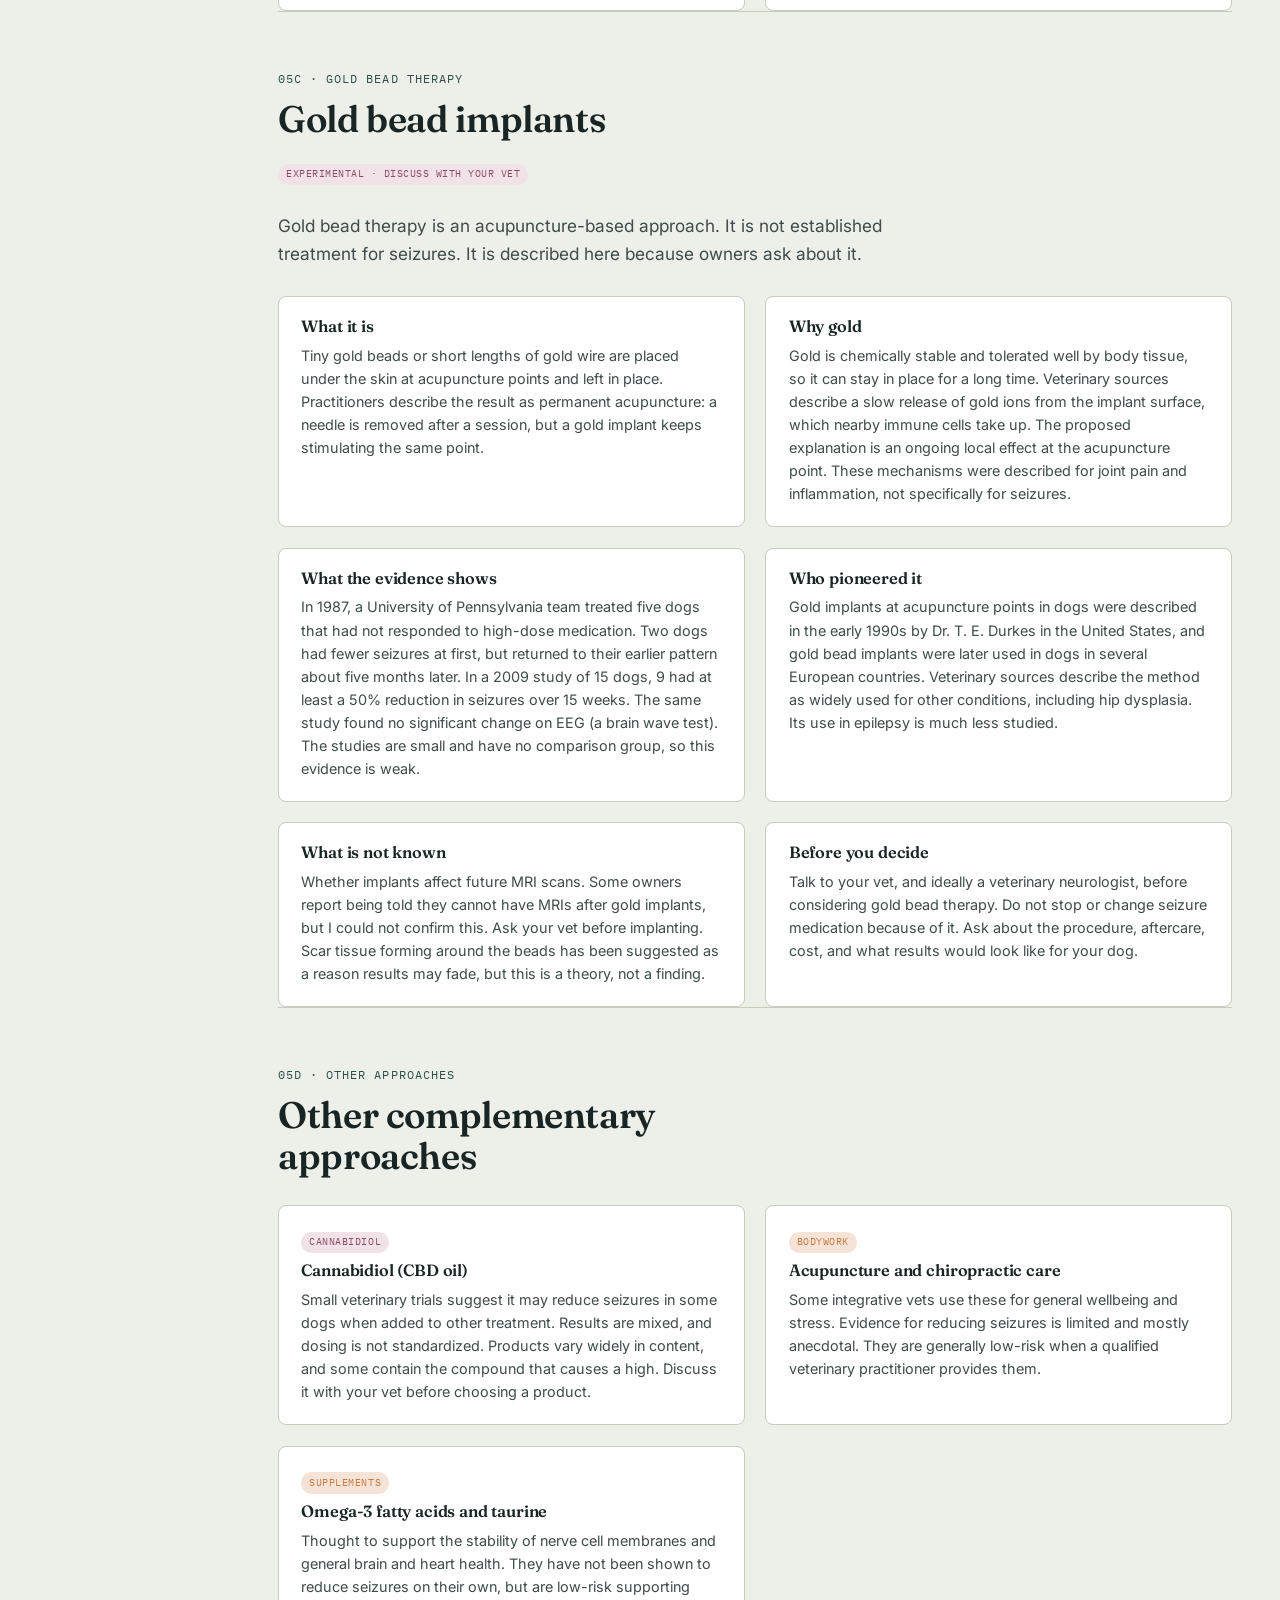
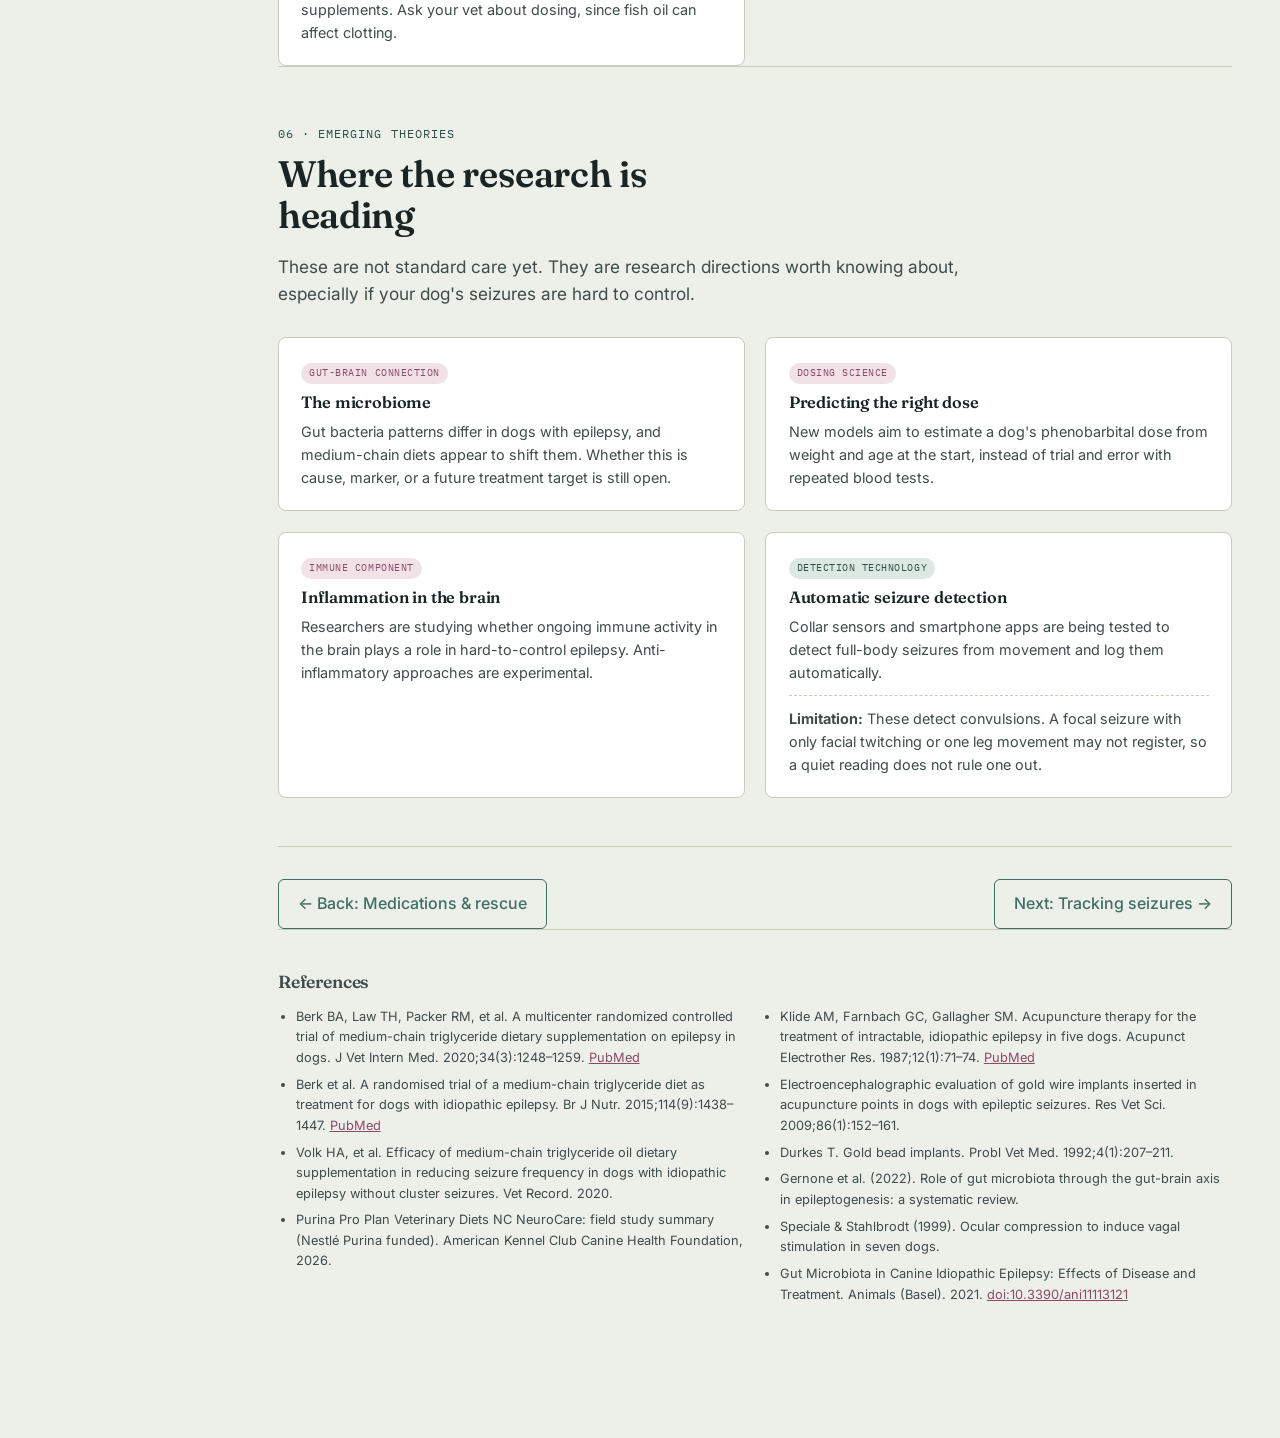
==== commit 79934da0: "Add files via upload edit page list format" ====
--- a/epilepsy-site/canine-epilepsy-advanced-topics.html
+++ b/epilepsy-site/canine-epilepsy-advanced-topics.html
@@ -13,23 +13,26 @@
 <div class="shell">
   <nav class="rail">
     <div class="rail-mark">Canine<br>Epilepsy<span style="color:var(--spike)">.</span></div>
-    <ol id="railList">
-      <li><a href="#alt">Diet &amp; supplements</a></li>
-      <li><a href="#gut">Gut-brain connection</a></li>
-      <li><a href="#eyes">Eye pressure technique</a></li>
-      <li><a href="#gold">Gold bead therapy</a></li>
-      <li><a href="#other">Other approaches</a></li>
-      <li><a href="#theories">Emerging theories</a></li>
+    <ol class="pages">
+      <li><a href="canine-epilepsy-guide.html"><span class="pnum">01</span>Main guide</a>
+      </li>
+      <li><a href="canine-epilepsy-medications.html"><span class="pnum">02</span>Medications &amp; rescue</a>
+      </li>
+      <li><a href="canine-epilepsy-advanced-topics.html" aria-current="page"><span class="pnum">03</span>Alternative &amp; emerging</a>
+        <ol id="railList" class="subs">
+          <li><a href="#alt">Diet &amp; supplements</a></li>
+          <li><a href="#gut">Gut-brain connection</a></li>
+          <li><a href="#eyes">Eye pressure technique</a></li>
+          <li><a href="#gold">Gold bead therapy</a></li>
+          <li><a href="#other">Other approaches</a></li>
+          <li><a href="#theories">Emerging theories</a></li>
+        </ol>
+      </li>
+      <li><a href="canine-epilepsy-tracking.html"><span class="pnum">04</span>Tracking seizures</a>
+      </li>
+      <li><a href="canine-epilepsy-avoid.html"><span class="pnum">05</span>Comorbidities &amp; what to avoid</a>
+      </li>
     </ol>
-    <div class="rail-section">
-      <span class="rail-section-title">Other pages</span>
-      <ol style="list-style:none;margin:0;padding:0;">
-        <li><a href="canine-epilepsy-guide.html">Main guide</a></li>
-        <li><a href="canine-epilepsy-medications.html">Medications &amp; rescue</a></li>
-        <li><a href="canine-epilepsy-tracking.html">Tracking seizures</a></li>
-        <li><a href="canine-epilepsy-avoid.html">Comorbidities &amp; what to avoid</a></li>
-      </ol>
-    </div>
     <div class="rail-foot">A reference for owners, written alongside veterinary sources. Not a substitute for your vet.</div>
   </nav>
 
--- a/epilepsy-site/canine-epilepsy.css
+++ b/epilepsy-site/canine-epilepsy.css
@@ -137,3 +137,14 @@
 @media (max-width:700px){footer .sources{columns:1;}}
 footer .sources li{margin-bottom:0.4rem;break-inside:avoid;}
 ::selection{background:var(--spike);color:var(--ink);}
+
+/* --- nav: numbered pages, current page's sections indented beneath --- */
+.rail li{counter-increment:none;}
+.rail a::before{content:none;}
+.rail .pnum{font-family:'IBM Plex Mono',monospace;font-size:0.72rem;color:var(--line);min-width:1.6em;}
+.rail a[aria-current="page"]{color:var(--ink);font-weight:600;border-left-color:var(--spike);}
+.rail a[aria-current="page"] .pnum{color:var(--spike-deep);}
+.rail ol.pages > li{margin-bottom:0.1rem;}
+.rail ol.subs{margin:0.15rem 0 0.6rem 1.6rem;padding-left:0.8rem;border-left:1px solid var(--line);}
+.rail ol.subs a{font-size:0.8rem;padding:0.28rem 0;margin-left:-0.8rem;gap:0;}
+.rail ol.subs a:hover,.rail ol.subs a.active{color:var(--ink);border-left-color:var(--spike);}
